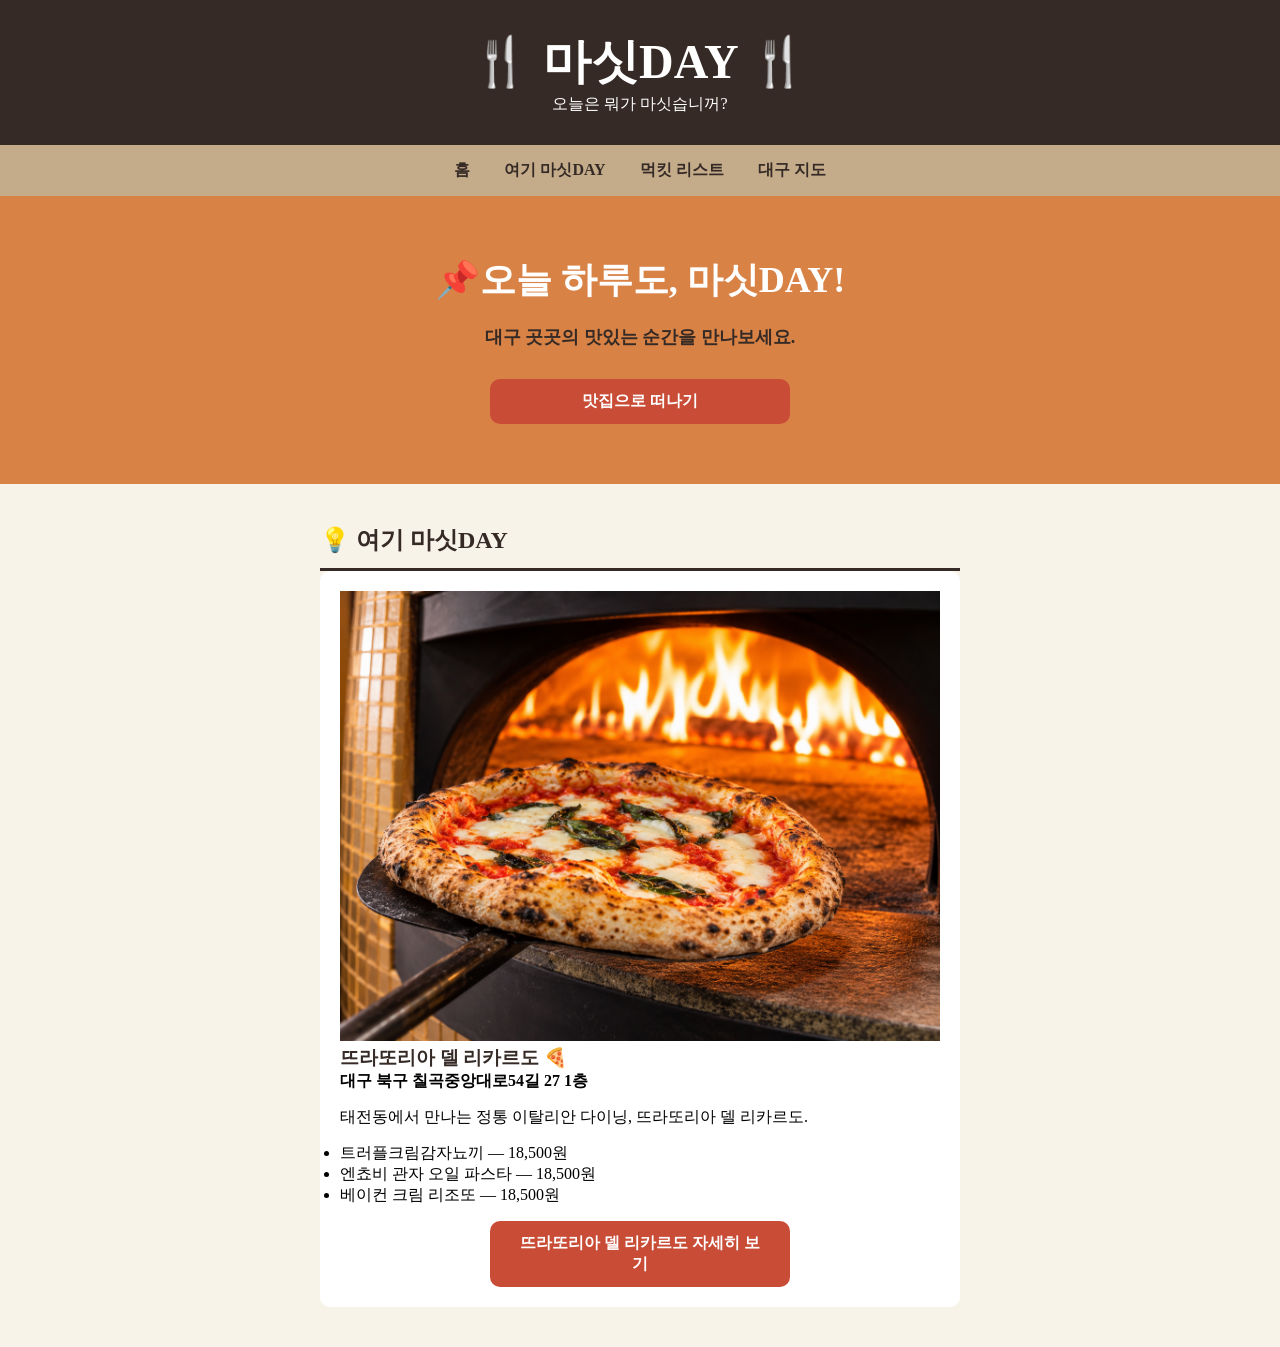
==== index.html @ 010847e8 "초안" ====
<!doctype html>
<html lang="ko">
  <head>
    <meta charset="UTF-8" />
    <meta name="viewport" content="width=device-width, initial-scale=1.0" />
    <title>마싯DAY</title>
    <link rel="stylesheet" href="main.css" />
  </head>
  <body>
    <!-- 헤더 -->
    <header>
      <!-- 로고 -->
      <div id="logo">🍴 마싯DAY 🍴</div>
      <!-- 설명 -->
      <p>오늘은 뭐가 마싯습니꺼?</p>
    </header>
    <!-- 네비게이션 -->
    <nav>
      <a href="#">홈</a>
      <a href="#">여기 마싯DAY</a>
      <a href="#">먹킷 리스트</a>
      <a href="#">대구 지도</a>
    </nav>
    <!-- 메인 배너 -->
    <div class="hero">
      <h1>📌오늘 하루도, 마싯DAY!</h1>
      <p>대구 곳곳의 맛있는 순간을 만나보세요.</p>
      <a href="#" class="button">맛집으로 떠나기</a>
    </div>
    <!-- 추천 맛집(여기마싯DAY) -->
    <section id="food">
      <h2>💡 여기 마싯DAY</h2>
      <hr />
      <!-- 뜨라또리아 -->
      <div class="food">
        <img src="/뜨라또리아화덕.png" alt="뜨라또리아화덕피자" />
        <h3>뜨라또리아 델 리카르도 🍕</h3>
        <h4>대구 북구 칠곡중앙대로54길 27 1층</h4>
        <p>태전동에서 만나는 정통 이탈리안 다이닝, 뜨라또리아 델 리카르도.</p>
        <ul>
          <li>트러플크림감자뇨끼 — 18,500원</li>
          <li>엔쵸비 관자 오일 파스타 — 18,500원</li>
          <li>베이컨 크림 리조또 — 18,500원</li>
        </ul>
        <!-- 뜨라또리아 상세페이지로 이동 버튼 -->
        <a href="#" class="button">뜨라또리아 델 리카르도 자세히 보기</a>
      </div>
      <!-- 오이쏘이 -->
    </section>
    <!-- 한 주의 먹킷리스트 -->
    <!-- 푸터 -->
  </body>
</html>
---- main.css ----
* {
  padding: 0;
  margin: 0;
  box-sizing: border-box;
}
html {
  scroll-behavior: smooth;
}
a {
  text-decoration: none;
  color: #352a25;
  font-weight: bold;
}
body {
  background-color: #f8f3e9;
}
/* 헤더 */
header {
  text-align: center;
  background-color: #352a25;
  color: #fff;
  padding: 30px;
}
/* 로고 */
#logo {
  font-size: 48px;
  font-weight: bold;
}
/* 네비게이션 (메뉴) */
nav {
  text-align: center;
  background-color: rgb(196, 172, 139);
  padding: 15px;
}
/* 메뉴 */
nav a {
  margin-left: 15px;
  margin-right: 15px;
}
/* 메인 배너 */
.hero {
  text-align: center;
  background-color: #d98245;
  padding: 60px;
}
.hero h1 {
  font-size: 36px;
  color: #fff;
}
.hero p {
  font-size: 18px;
  margin-top: 20px;
  margin-bottom: 30px;
  color: #352a25;
  font-weight: bold;
}
.button {
  background-color: #c94c36;
  padding: 12px 24px;
  color: #fff;
  border-radius: 10px;
  margin: 0 auto;
  display: block;
  width: 300px;
  text-align: center;
}
/* 공통영역 */
section {
  width: 50%;
  margin: 40px auto;
  /* background-color: #fff; */
}
section h2 {
  margin-bottom: 12px;
  color: #352a25;
  font-weight: 700;
}
.food h2 {
  color: #222;
  margin: 20px 0;
}
hr {
  border: 0;
  border-top: 3px solid #352a25;
}
.food {
  background-color: #fff;
  padding: 20px;
  border-radius: 10px;
  margin: 20ox 0;
}
.food img {
  width: 100%;
}
.food h3 {
  color: #352a25;
}
.food p {
  padding: 15px 0;
}
.food ul {
  margin-bottom: 15px;
}
/* 한 주의 먹킷 리스트 */
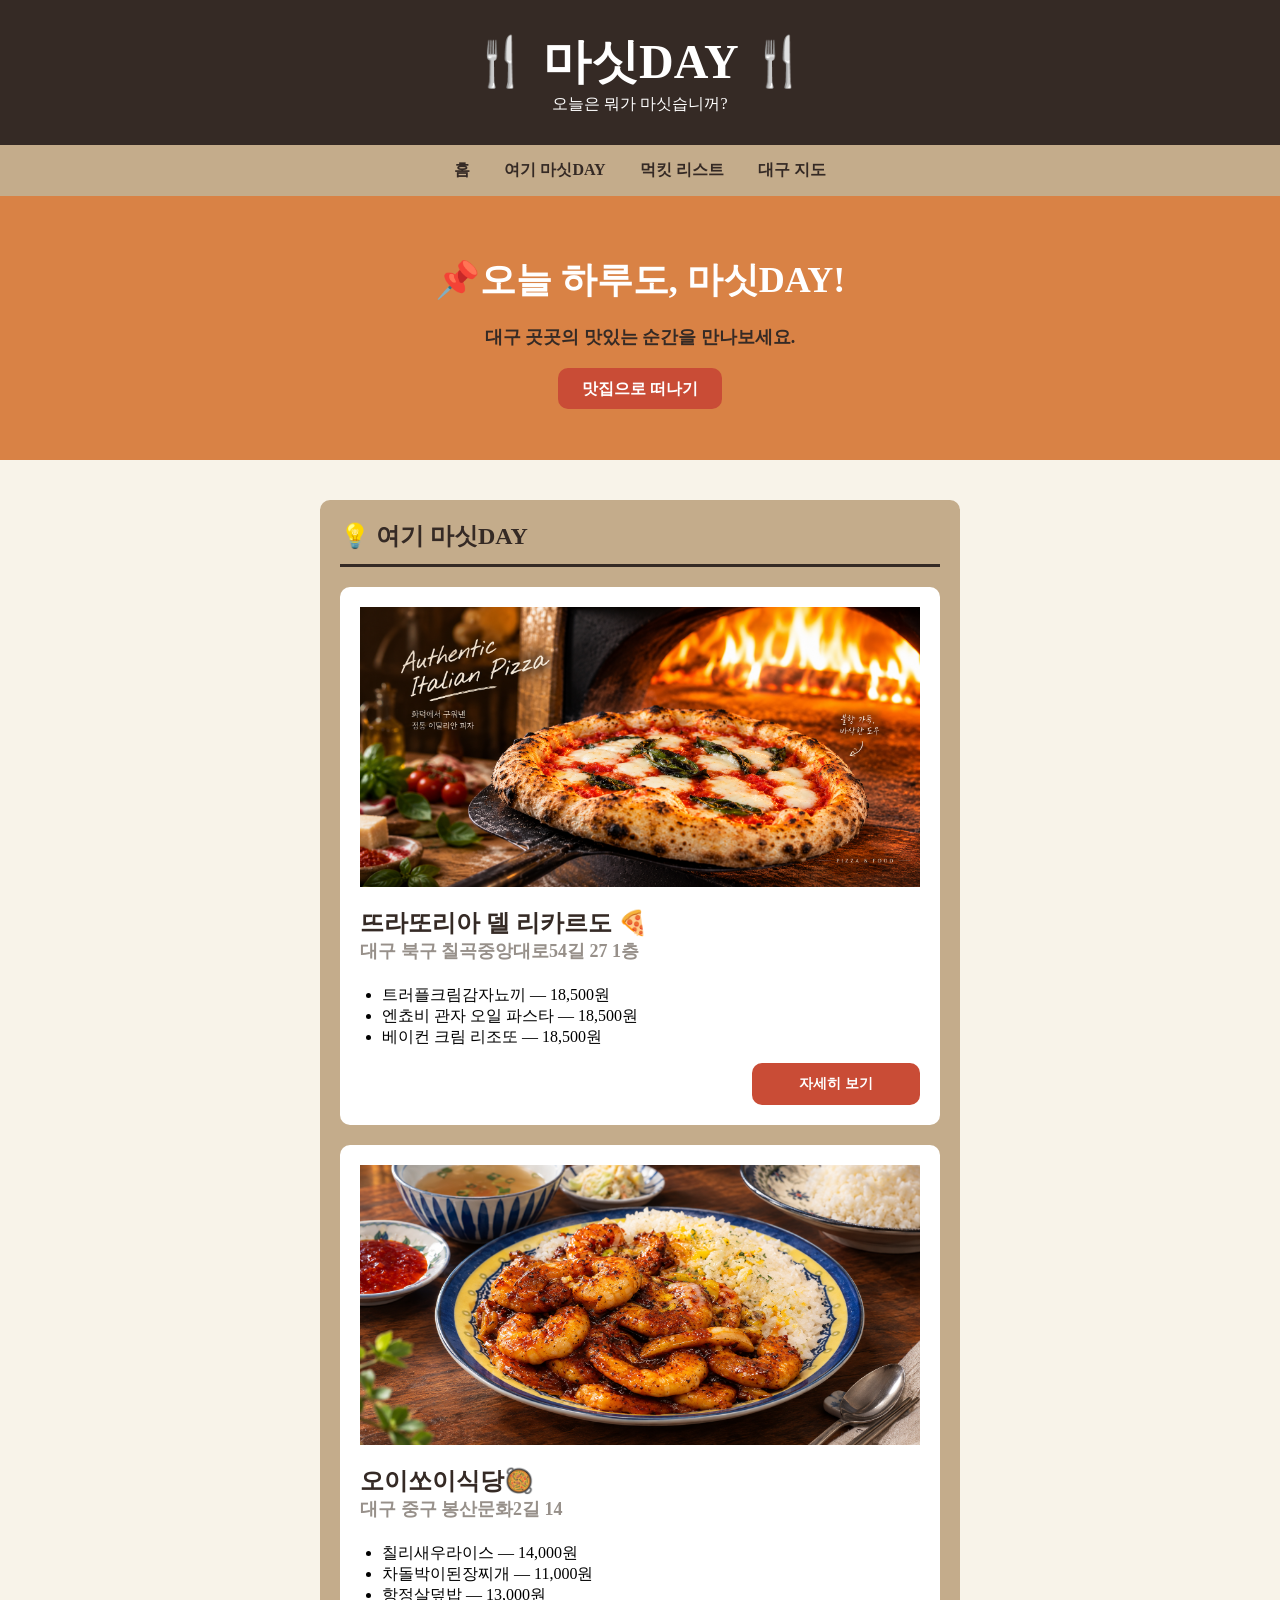
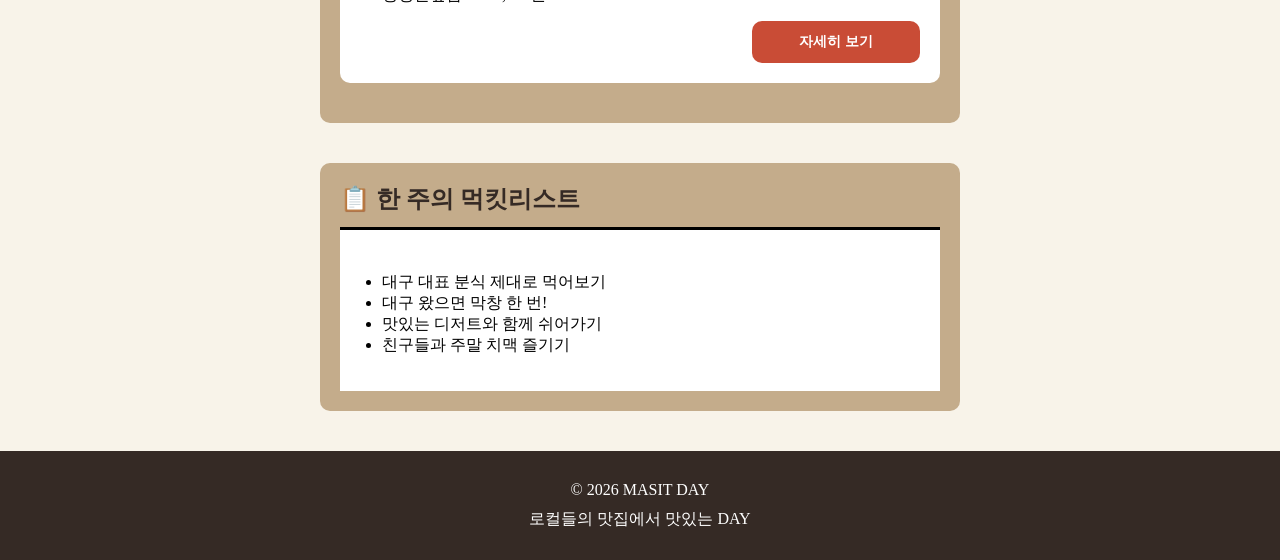
==== commit e67a53a1: "2번째 수정" ====
--- a/index.html
+++ b/index.html
@@ -16,10 +16,10 @@
     </header>
     <!-- 네비게이션 -->
     <nav>
-      <a href="#">홈</a>
-      <a href="#">여기 마싯DAY</a>
-      <a href="#">먹킷 리스트</a>
-      <a href="#">대구 지도</a>
+      <a href="#logo">홈</a>
+      <a href="#food">여기 마싯DAY</a>
+      <a href="#check">먹킷 리스트</a>
+      <a href="map.html">대구 지도</a>
     </nav>
     <!-- 메인 배너 -->
     <div class="hero">
@@ -27,27 +27,57 @@
       <p>대구 곳곳의 맛있는 순간을 만나보세요.</p>
       <a href="#" class="button">맛집으로 떠나기</a>
     </div>
+    <!-- 전체 컨텐츠 영역 -->
+    <div></div>
     <!-- 추천 맛집(여기마싯DAY) -->
     <section id="food">
       <h2>💡 여기 마싯DAY</h2>
       <hr />
       <!-- 뜨라또리아 -->
       <div class="food">
-        <img src="/뜨라또리아화덕.png" alt="뜨라또리아화덕피자" />
+        <img src="/화덕피자.png" alt="뜨라또리아화덕피자" />
         <h3>뜨라또리아 델 리카르도 🍕</h3>
         <h4>대구 북구 칠곡중앙대로54길 27 1층</h4>
-        <p>태전동에서 만나는 정통 이탈리안 다이닝, 뜨라또리아 델 리카르도.</p>
         <ul>
           <li>트러플크림감자뇨끼 — 18,500원</li>
           <li>엔쵸비 관자 오일 파스타 — 18,500원</li>
           <li>베이컨 크림 리조또 — 18,500원</li>
         </ul>
         <!-- 뜨라또리아 상세페이지로 이동 버튼 -->
-        <a href="#" class="button">뜨라또리아 델 리카르도 자세히 보기</a>
+        <a href="#" class="button">자세히 보기</a>
       </div>
       <!-- 오이쏘이 -->
+      <div class="food">
+        <img src="/칠리새우.png" alt="오이쏘이칠리새우라이스" />
+        <h3>오이쏘이식당🥘</h3>
+        <h4>대구 중구 봉산문화2길 14</h4>
+        <ul>
+          <li>칠리새우라이스 — 14,000원</li>
+          <li>차돌박이된장찌개 — 11,000원</li>
+          <li>항정살덮밥 — 13,000원</li>
+        </ul>
+        <!-- 오이쏘이 상세페이지로 이동 버튼 -->
+        <a href="#" class="button">자세히 보기</a>
+      </div>
     </section>
     <!-- 한 주의 먹킷리스트 -->
+    <section id="check">
+      <h2>📋 한 주의 먹킷리스트</h2>
+      <hr class="check_line" />
+      <!-- 먹킷 리스트 -->
+      <div class="check">
+        <ul>
+          <li>대구 대표 분식 제대로 먹어보기</li>
+          <li>대구 왔으면 막창 한 번!</li>
+          <li>맛있는 디저트와 함께 쉬어가기</li>
+          <li>친구들과 주말 치맥 즐기기</li>
+        </ul>
+      </div>
+    </section>
     <!-- 푸터 -->
+    <footer>
+      <p>© 2026 MASIT DAY</p>
+      <p>로컬들의 맛집에서 맛있는 DAY</p>
+    </footer>
   </body>
 </html>
--- a/main.css
+++ b/main.css
@@ -1,5 +1,5 @@
 * {
-  padding: 0;
+  /* padding: 0; */
   margin: 0;
   box-sizing: border-box;
 }
@@ -59,10 +59,11 @@
   padding: 12px 24px;
   color: #fff;
   border-radius: 10px;
-  margin: 0 auto;
-  display: block;
-  width: 300px;
+  /* margin-left: auto */
+  /* display: block;
+  width: 30%;
   text-align: center;
+  font-size: 14px; */
 }
 /* 공통영역 */
 section {
@@ -87,18 +88,71 @@
   background-color: #fff;
   padding: 20px;
   border-radius: 10px;
-  margin: 20ox 0;
+  margin: 20px 0;
 }
 .food img {
   width: 100%;
+  /* max-width: 500px; */
+  margin: 0 auto;
+  display: block;
 }
 .food h3 {
+  font-size: 24px;
   color: #352a25;
+  margin-top: 20px;
 }
-.food p {
-  padding: 15px 0;
+.food h4 {
+  font-size: 18px;
+  color: #97908a;
 }
-.food ul {
+
+.food ul,
+.check ul {
   margin-bottom: 15px;
+  padding-left: 22px;
+  margin-top: 22px;
+}
+/* 먹킷 */
+.check_line {
+  border: 0;
+  border-top: 3px solid #000;
 }
 /* 한 주의 먹킷 리스트 */
+.check {
+  background-color: #fff;
+  padding: 20px;
+}
+/* 푸터 */
+footer {
+  background-color: #352a25;
+  color: #fff;
+  text-align: center;
+  padding: 20px;
+}
+footer p {
+  margin: 10px 0;
+}
+.food hr {
+  border: 0;
+  border-top: 1px solid #756d61;
+}
+.food a {
+  margin-left: auto;
+  display: block;
+  width: 30%;
+  text-align: center;
+  font-size: 14px;
+}
+#food,
+#check {
+  padding: 20px;
+  border-radius: 10px;
+  background-color: rgb(196, 172, 139);
+}
+/* map.html */
+
+.map img {
+  width: 80%;
+  margin: 0 auto;
+  display: block;
+}
